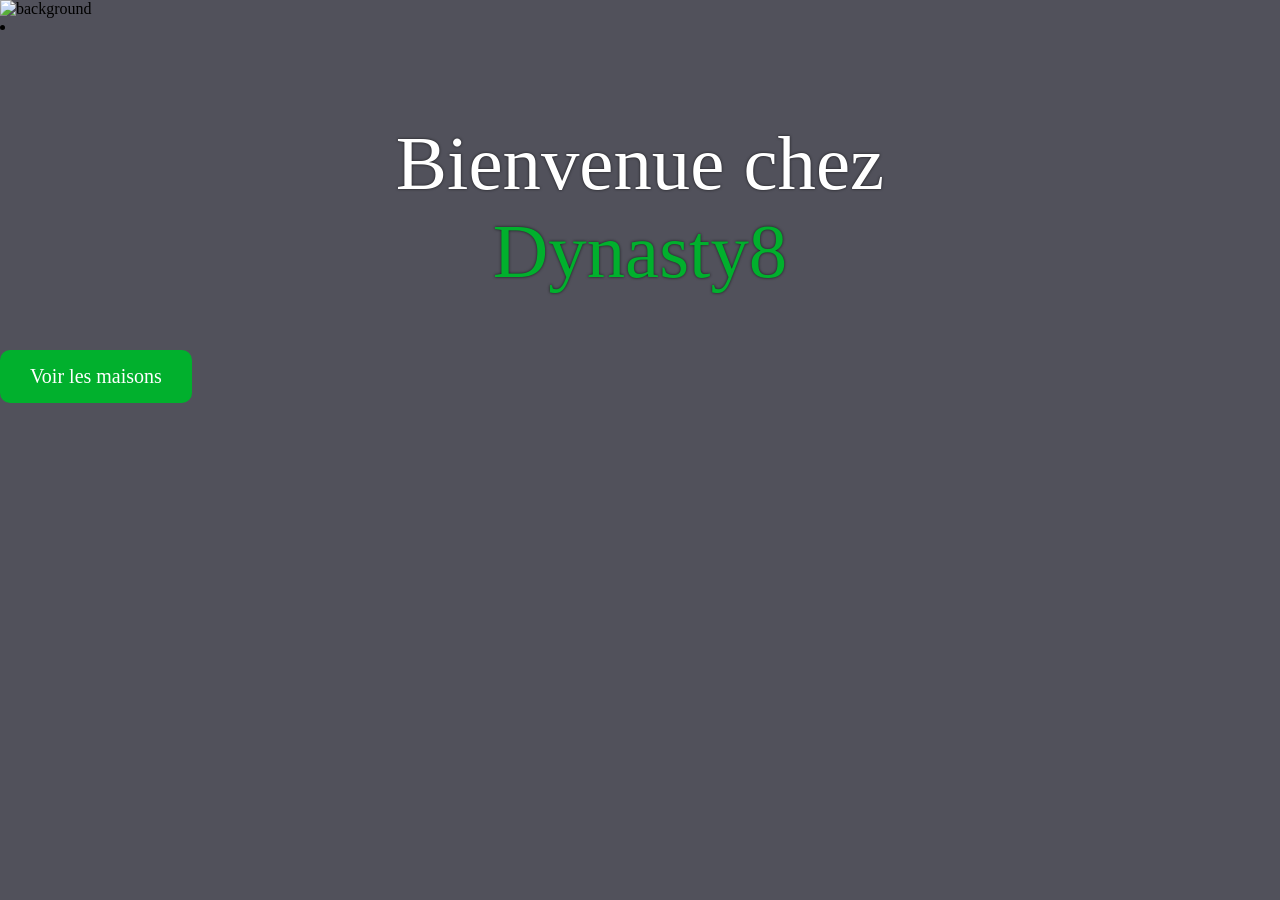
==== index.html @ 9cce3e03 "Add files via upload" ====
<!DOCTYPE html>
<html lang="en">
<head>
<meta charset="UTF-8">
<meta name="viewport" content="width=device-width, initial-scale=1.0">
<title>Page title</title>
<link href="style.css" rel="stylesheet">
</head>

<body>

<div class="header">
    <img src="https://wallpapercave.com/wp/wp8606700.jpg" alt="background">
    <li>
    <p class="title1">Bienvenue chez</p>
    <p class="title2">Dynasty8</p>
    </li>
</div>

<a href="https://sites.google.com/d/1spQLC2bs97qcyQxja0lEO-ckuhpCuABQ/p/1lfdxmjHzCrsQdSA7qyXoPED7TAksQBda/edit" class="btn">Voir les maisons</a>


</body>
</html>
---- style.css ----
body{
    margin: 0;
    background-color: rgb(81, 81, 91);
}

.header{
    position: relative;
    width: 100%;
    height: 350px;
    overflow: hidden;
}

.header img{
    width: 100%;
    height: 100%;
    object-fit: cover;
}

.title1{
    position: absolute;
    top: 25%;
    left: 50%;
    transform: translate(-50%, -50%);
    
    color: white;
    font-size: clamp(24px, 6vw, 80px);
    font-family: bloc;
}

.title2{
    position: absolute;
    top: 50%;
    left: 50%;
    transform: translate(-50%, -50%);
    
    color: rgb(1, 176, 45);
    font-size: clamp(24px, 6vw, 80px);
    font-family: bloc;
}

.title1, .title2{
    text-shadow: 0px 0px 3px rgba(0,0,0,0.7);
}

.btn{
    display: inline-block;
    padding: 15px 30px;
    background-color: rgb(1,176,45);
    color: white;
    text-decoration: none;
    border-radius: 10px;
    font-size: 20px;
}
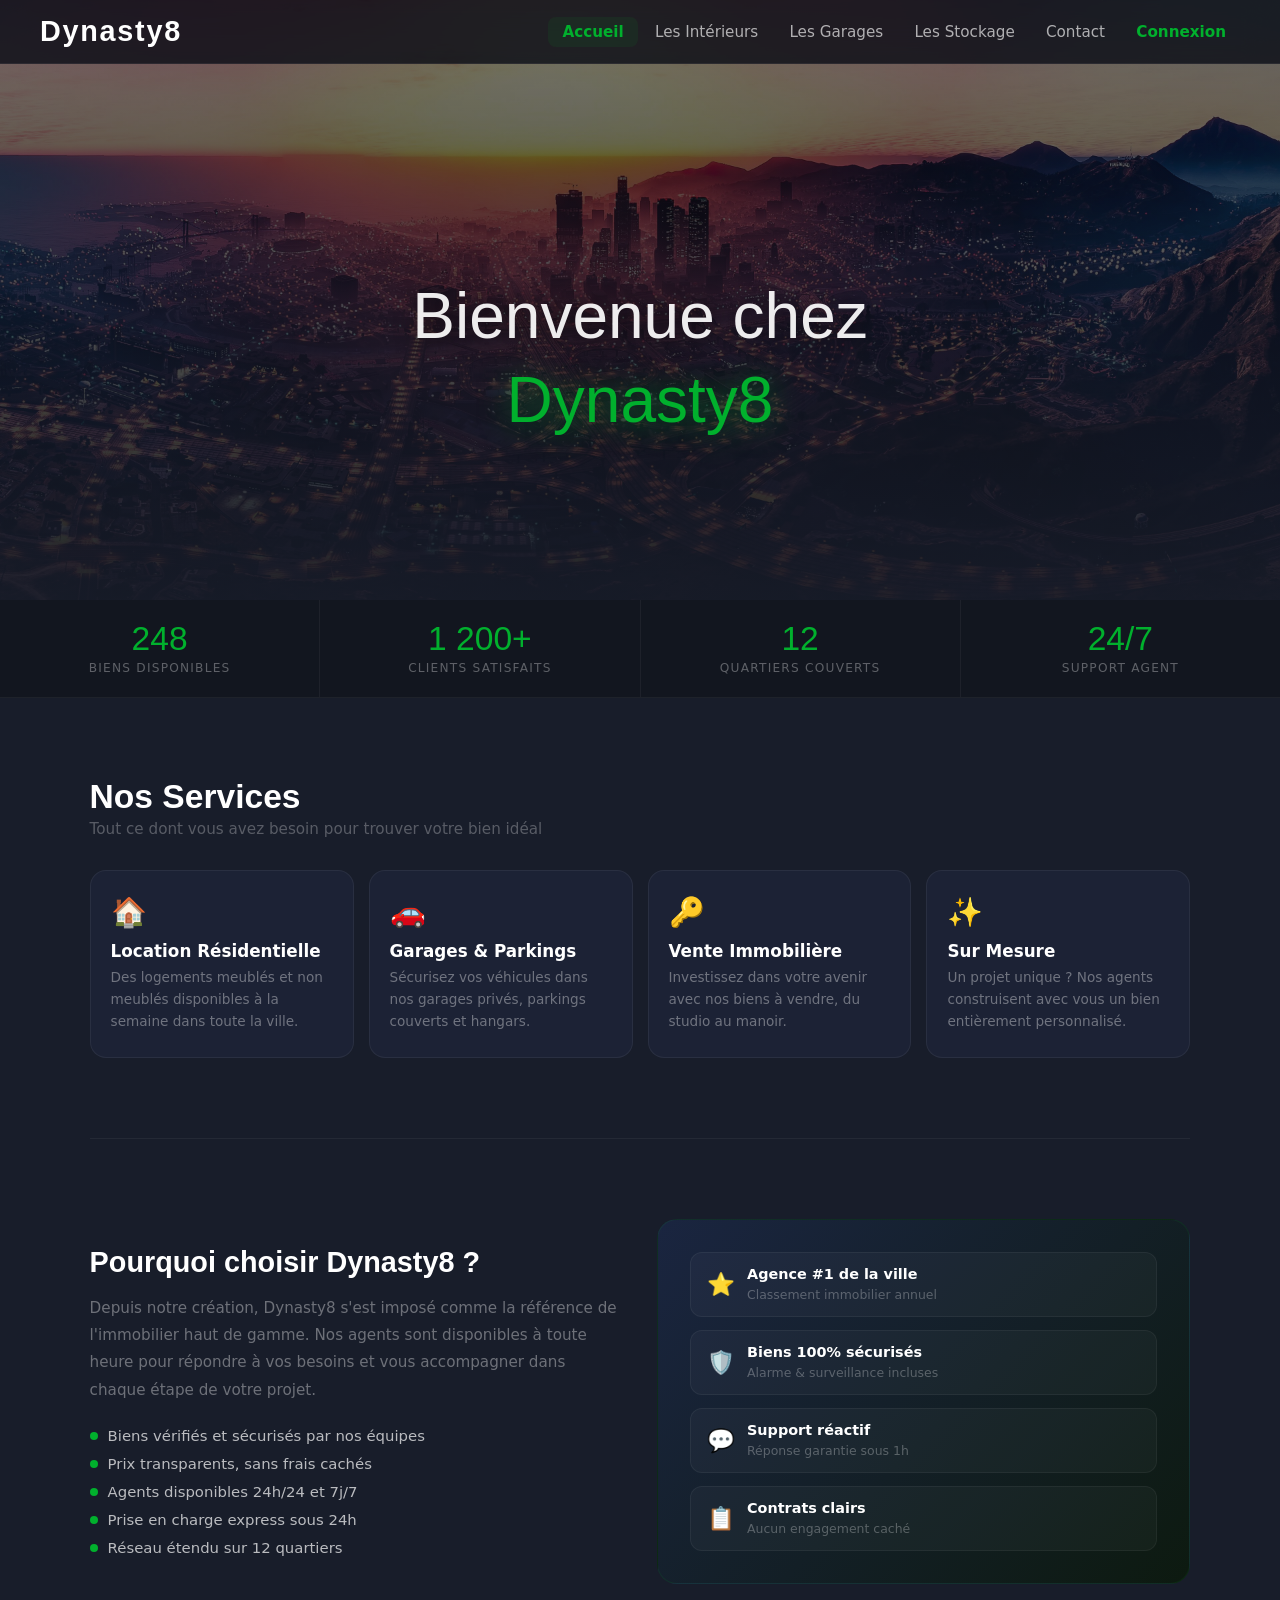
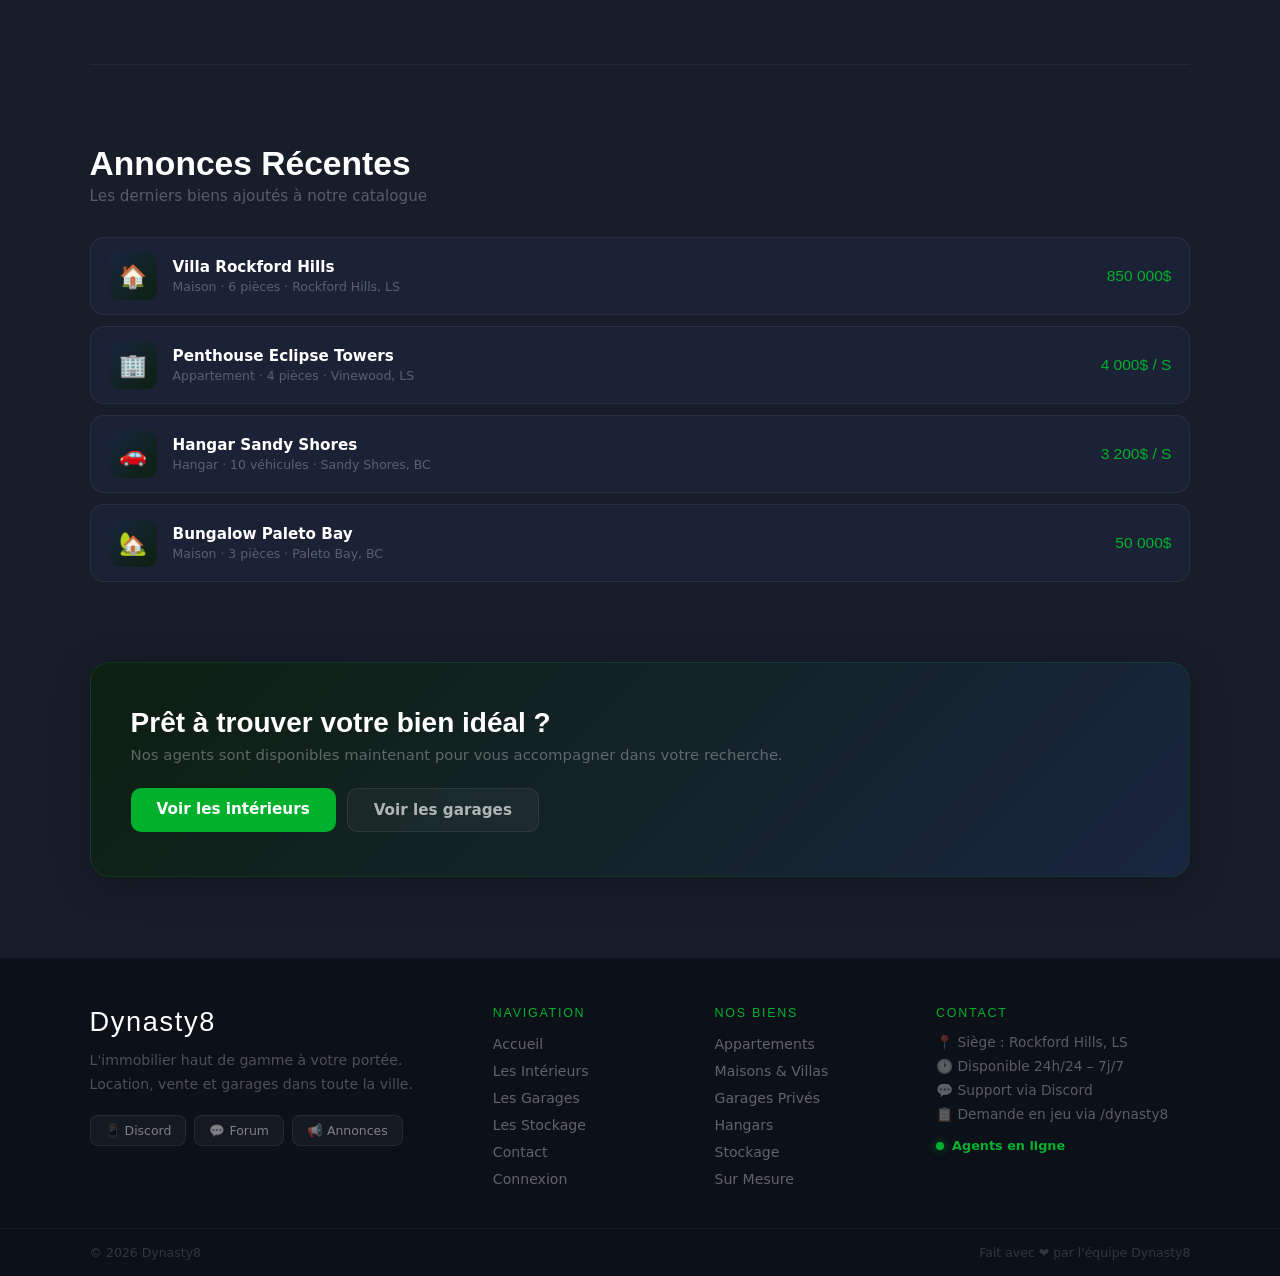
==== commit 70f10d93: "Add files via upload" ====
--- a/index.html
+++ b/index.html
@@ -1,24 +1,247 @@
-<!DOCTYPE html>
-<html lang="en">
-<head>
-<meta charset="UTF-8">
-<meta name="viewport" content="width=device-width, initial-scale=1.0">
-<title>Page title</title>
-<link href="style.css" rel="stylesheet">
-</head>
-
-<body>
-
-<div class="header">
-    <img src="https://wallpapercave.com/wp/wp8606700.jpg" alt="background">
-    <li>
-    <p class="title1">Bienvenue chez</p>
-    <p class="title2">Dynasty8</p>
-    </li>
-</div>
-
-<a href="https://sites.google.com/d/1spQLC2bs97qcyQxja0lEO-ckuhpCuABQ/p/1lfdxmjHzCrsQdSA7qyXoPED7TAksQBda/edit" class="btn">Voir les maisons</a>
-
-
-</body>
+<!DOCTYPE html>
+<html lang="en">
+<head>
+<meta charset="UTF-8">
+<link rel="icon" type="image/png" href="img/dynasty8.png">
+<meta name="viewport" content="width=device-width, initial-scale=1.0">
+<title>Dynasty8</title>
+<link href="style.css" rel="stylesheet">
+</head>
+<body>
+
+    <div class="navbar">
+        <a href="index.html" class="logo">Dynasty8</a>
+        <nav>
+            <a href="index.html"class="nav-active">Accueil</a>
+            <a href="inside.html">Les Intérieurs</a>
+            <a href="garage.html">Les Garages</a>
+            <a href="stockage.html">Les Stockage</a>
+            <a href="contact.html">Contact</a>
+            <a href="login.html" style="color: rgb(1,176,45); font-weight:700;">Connexion</a>
+        </nav>
+    </div>
+
+    <div class="header">
+        <img src="img/wp8606700.jpg" alt="background">
+        <p class="title1">Bienvenue chez</p>
+        <p class="title2">Dynasty8</p>
+    </div>
+
+    <!-- ══ STATS BAR ══ -->
+    <div class="stats-bar">
+        <div class="stat-item">
+            <span class="stat-number">248</span>
+            <span class="stat-label">Biens disponibles</span>
+        </div>
+        <div class="stat-item">
+            <span class="stat-number">1 200+</span>
+            <span class="stat-label">Clients satisfaits</span>
+        </div>
+        <div class="stat-item">
+            <span class="stat-number">12</span>
+            <span class="stat-label">Quartiers couverts</span>
+        </div>
+        <div class="stat-item">
+            <span class="stat-number">24/7</span>
+            <span class="stat-label">Support agent</span>
+        </div>
+    </div>
+
+    <!-- ══ NOS SERVICES ══ -->
+    <div class="home-section">
+        <h2 class="home-section-title">Nos Services</h2>
+        <p class="home-section-sub">Tout ce dont vous avez besoin pour trouver votre bien idéal</p>
+        <div class="services-grid">
+            <div class="service-card">
+                <span class="service-emoji">🏠</span>
+                <p class="service-title">Location Résidentielle</p>
+                <p class="service-desc">Des logements meublés et non meublés disponibles à la semaine dans toute la ville.</p>
+            </div>
+            <div class="service-card">
+                <span class="service-emoji">🚗</span>
+                <p class="service-title">Garages & Parkings</p>
+                <p class="service-desc">Sécurisez vos véhicules dans nos garages privés, parkings couverts et hangars.</p>
+            </div>
+            <div class="service-card">
+                <span class="service-emoji">🔑</span>
+                <p class="service-title">Vente Immobilière</p>
+                <p class="service-desc">Investissez dans votre avenir avec nos biens à vendre, du studio au manoir.</p>
+            </div>
+            <div class="service-card">
+                <span class="service-emoji">✨</span>
+                <p class="service-title">Sur Mesure</p>
+                <p class="service-desc">Un projet unique ? Nos agents construisent avec vous un bien entièrement personnalisé.</p>
+            </div>
+        </div>
+    </div>
+
+    <div class="section-divider"></div>
+
+    <!-- ══ POURQUOI NOUS ══ -->
+    <div class="home-section">
+        <div class="whyus-grid">
+            <div class="whyus-text">
+                <h2>Pourquoi choisir Dynasty8 ?</h2>
+                <p>Depuis notre création, Dynasty8 s'est imposé comme la référence de l'immobilier haut de gamme. Nos agents sont disponibles à toute heure pour répondre à vos besoins et vous accompagner dans chaque étape de votre projet.</p>
+                <div class="whyus-list">
+                    <div class="whyus-item"><span class="whyus-dot"></span>Biens vérifiés et sécurisés par nos équipes</div>
+                    <div class="whyus-item"><span class="whyus-dot"></span>Prix transparents, sans frais cachés</div>
+                    <div class="whyus-item"><span class="whyus-dot"></span>Agents disponibles 24h/24 et 7j/7</div>
+                    <div class="whyus-item"><span class="whyus-dot"></span>Prise en charge express sous 24h</div>
+                    <div class="whyus-item"><span class="whyus-dot"></span>Réseau étendu sur 12 quartiers</div>
+                </div>
+            </div>
+            <div class="whyus-image-block">
+                <div class="whyus-badge">
+                    <span class="whyus-badge-icon">⭐</span>
+                    <div class="whyus-badge-text">
+                        <strong>Agence #1 de la ville</strong>
+                        <span>Classement immobilier annuel</span>
+                    </div>
+                </div>
+                <div class="whyus-badge">
+                    <span class="whyus-badge-icon">🛡️</span>
+                    <div class="whyus-badge-text">
+                        <strong>Biens 100% sécurisés</strong>
+                        <span>Alarme & surveillance incluses</span>
+                    </div>
+                </div>
+                <div class="whyus-badge">
+                    <span class="whyus-badge-icon">💬</span>
+                    <div class="whyus-badge-text">
+                        <strong>Support réactif</strong>
+                        <span>Réponse garantie sous 1h</span>
+                    </div>
+                </div>
+                <div class="whyus-badge">
+                    <span class="whyus-badge-icon">📋</span>
+                    <div class="whyus-badge-text">
+                        <strong>Contrats clairs</strong>
+                        <span>Aucun engagement caché</span>
+                    </div>
+                </div>
+            </div>
+        </div>
+    </div>
+
+    <div class="section-divider"></div>
+
+    <!-- ══ ANNONCES RÉCENTES ══ -->
+    <div class="home-section">
+        <h2 class="home-section-title">Annonces Récentes</h2>
+        <p class="home-section-sub">Les derniers biens ajoutés à notre catalogue</p>
+        <div class="recent-list">
+            <div class="recent-item">
+                <div class="recent-thumb">🏠</div>
+                <div class="recent-info">
+                    <div class="recent-name">Villa Rockford Hills</div>
+                    <div class="recent-meta">Maison · 6 pièces · Rockford Hills, LS</div>
+                </div>
+                <div class="recent-price">850 000$</div>
+            </div>
+            <div class="recent-item">
+                <div class="recent-thumb">🏢</div>
+                <div class="recent-info">
+                    <div class="recent-name">Penthouse Eclipse Towers</div>
+                    <div class="recent-meta">Appartement · 4 pièces · Vinewood, LS</div>
+                </div>
+                <div class="recent-price">4 000$ / S</div>
+            </div>
+            <div class="recent-item">
+                <div class="recent-thumb">🚗</div>
+                <div class="recent-info">
+                    <div class="recent-name">Hangar Sandy Shores</div>
+                    <div class="recent-meta">Hangar · 10 véhicules · Sandy Shores, BC</div>
+                </div>
+                <div class="recent-price">3 200$ / S</div>
+            </div>
+            <div class="recent-item">
+                <div class="recent-thumb">🏡</div>
+                <div class="recent-info">
+                    <div class="recent-name">Bungalow Paleto Bay</div>
+                    <div class="recent-meta">Maison · 3 pièces · Paleto Bay, BC</div>
+                </div>
+                <div class="recent-price">50 000$</div>
+            </div>
+        </div>
+    </div>
+
+    <!-- ══ CTA BANNER ══ -->
+    <div class="cta-banner">
+        <div class="cta-text">
+            <h2>Prêt à trouver votre bien idéal ?</h2>
+            <p>Nos agents sont disponibles maintenant pour vous accompagner dans votre recherche.</p>
+        </div>
+        <div class="cta-actions">
+            <a href="inside.html" class="cta-btn-primary">Voir les intérieurs</a>
+            <a href="garage.html" class="cta-btn-secondary">Voir les garages</a>
+        </div>
+    </div>
+
+    <!-- ══ FOOTER ══ -->
+    <footer class="footer">
+        <div class="footer-top">
+
+            <!-- Logo + description -->
+            <div class="footer-brand">
+                <span class="footer-logo">Dynasty8</span>
+                <p class="footer-tagline">L'immobilier haut de gamme à votre portée. Location, vente et garages dans toute la ville.</p>
+                <div class="footer-socials">
+                    <a href="https://discord.gg/4xg9uyD8fG" class="social-btn" target="_blank">📱 Discord</a>
+                    <a href="#" class="social-btn">💬 Forum</a>
+                    <a href="#" class="social-btn">📢 Annonces</a>
+                </div>
+            </div>
+
+            <!-- Navigation -->
+            <div class="footer-col">
+                <p class="footer-col-title">Navigation</p>
+                <ul class="footer-links">
+                    <li><a href="index.html">Accueil</a></li>
+                    <li><a href="inside.html">Les Intérieurs</a></li>
+                    <li><a href="garage.html">Les Garages</a></li>
+                    <li><a href="stockage.html">Les Stockage</a></li>
+                    <li><a href="contact.html">Contact</a></li>
+                    <li><a href="login.html">Connexion</a></li>
+                </ul>
+            </div>
+
+            <!-- Catégories -->
+            <div class="footer-col">
+                <p class="footer-col-title">Nos Biens</p>
+                <ul class="footer-links">
+                    <li><a href="housseChoice.html">Appartements</a></li>
+                    <li><a href="housseChoice.html">Maisons & Villas</a></li>
+                    <li><a href="garageCar.html">Garages Privés</a></li>
+                    <li><a href="garageCar2.html">Hangars</a></li>
+                    <li><a href="stockage.html">Stockage</a></li>
+                    <li><a href="custom.html">Sur Mesure</a></li>
+                </ul>
+            </div>
+
+            <!-- Contact -->
+            <div class="footer-col">
+                <p class="footer-col-title">Contact</p>
+                <ul class="footer-links no-link">
+                    <li>📍 Siège : Rockford Hills, LS</li>
+                    <li>🕐 Disponible 24h/24 – 7j/7</li>
+                    <li>💬 Support via Discord</li>
+                    <li>📋 Demande en jeu via /dynasty8</li>
+                </ul>
+                <div class="footer-status">
+                    <span class="status-dot"></span>
+                    <span class="status-text">Agents en ligne</span>
+                </div>
+            </div>
+
+        </div>
+
+        <!-- Bottom bar -->
+        <div class="footer-bottom">
+            <span class="footer-copy">© 2026 Dynasty8</span>
+            <span class="footer-copy-right">Fait avec ❤️ par l'équipe Dynasty8</span>
+        </div>
+    </footer>
+
+</body>
 </html>
--- a/style.css
+++ b/style.css
@@ -1,53 +1,592 @@
-body{
-    margin: 0;
-    background-color: rgb(81, 81, 91);
-}
-
-.header{
-    position: relative;
-    width: 100%;
-    height: 350px;
-    overflow: hidden;
-}
-
-.header img{
-    width: 100%;
-    height: 100%;
-    object-fit: cover;
-}
-
-.title1{
-    position: absolute;
-    top: 25%;
-    left: 50%;
-    transform: translate(-50%, -50%);
-    
-    color: white;
-    font-size: clamp(24px, 6vw, 80px);
-    font-family: bloc;
-}
-
-.title2{
-    position: absolute;
-    top: 50%;
-    left: 50%;
-    transform: translate(-50%, -50%);
-    
-    color: rgb(1, 176, 45);
-    font-size: clamp(24px, 6vw, 80px);
-    font-family: bloc;
-}
-
-.title1, .title2{
-    text-shadow: 0px 0px 3px rgba(0,0,0,0.7);
-}
-
-.btn{
-    display: inline-block;
-    padding: 15px 30px;
-    background-color: rgb(1,176,45);
-    color: white;
-    text-decoration: none;
-    border-radius: 10px;
-    font-size: 20px;
+/* ══════════════════════════════════════════
+   DYNASTY8 — Global Stylesheet
+   ══════════════════════════════════════════ */
+
+*, *::before, *::after { box-sizing: border-box; }
+
+body {
+    margin: 0;
+    background-color: #181d2a;
+    font-family: 'Segoe UI', system-ui, sans-serif;
+    color: #d0d6e8;
+}
+
+::-webkit-scrollbar { width: 6px; }
+::-webkit-scrollbar-track { background: #13171f; }
+::-webkit-scrollbar-thumb { background: rgba(1,176,45,0.4); border-radius: 99px; }
+::-webkit-scrollbar-thumb:hover { background: rgb(1,176,45); }
+
+
+/* ══ NAVBAR ══ */
+.navbar {
+    position: fixed;
+    top: 0; left: 0;
+    width: 100%;
+    z-index: 1000;
+    background: rgba(10,13,22,0.8);
+    backdrop-filter: blur(16px);
+    -webkit-backdrop-filter: blur(16px);
+    display: flex;
+    align-items: center;
+    justify-content: space-between;
+    padding: 0 2.5rem;
+    height: 64px;
+    border-bottom: 1px solid rgba(255,255,255,0.06);
+}
+
+.navbar .logo {
+    color: #fff;
+    font-size: 1.8rem;
+    font-weight: 700;
+    font-family: bloc, sans-serif;
+    letter-spacing: 0.06em;
+    text-decoration: none;
+    transition: color 0.2s;
+}
+.navbar .logo:hover { color: rgb(1,176,45); }
+
+.navbar nav { display: flex; align-items: center; gap: 0.2rem; }
+
+.navbar nav a {
+    color: rgba(255,255,255,0.65);
+    text-decoration: none;
+    padding: 6px 14px;
+    border-radius: 8px;
+    font-size: 0.95rem;
+    font-weight: 500;
+    transition: color 0.2s, background 0.2s;
+}
+.navbar nav a:hover { color: #fff; background: rgba(255,255,255,0.07); }
+.navbar nav a.nav-active { color: rgb(1,176,45); font-weight: 700; background: rgba(1,176,45,0.08); }
+
+
+/* ══ HEADER HERO ══ */
+.header {
+    position: relative;
+    width: 100%;
+    height: 600px;
+    overflow: hidden;
+}
+.header img {
+    width: 100%; height: 100%;
+    object-fit: cover;
+    filter: brightness(0.5);
+}
+.header::after {
+    content: '';
+    position: absolute; inset: 0;
+    background: linear-gradient(to bottom, rgba(0,0,0,0.05) 0%, rgba(24,29,42,0.9) 100%);
+    pointer-events: none;
+}
+
+.title1 {
+    position: absolute; top: 42%; left: 50%;
+    transform: translate(-50%, -50%);
+    color: rgba(255,255,255,0.92);
+    font-size: clamp(22px,5vw,68px);
+    font-family: bloc, sans-serif;
+    z-index: 1; white-space: nowrap;
+    text-shadow: 0 2px 20px rgba(0,0,0,0.6);
+}
+.title2 {
+    position: absolute; top: 56%; left: 50%;
+    transform: translate(-50%,-50%);
+    color: rgb(1,176,45);
+    font-size: clamp(22px,5vw,68px);
+    font-family: bloc, sans-serif;
+    z-index: 1; white-space: nowrap;
+    text-shadow: 0 2px 30px rgba(1,176,45,0.5);
+}
+.title3 {
+    position: absolute; top: 50%; left: 50%;
+    transform: translate(-50%,-50%);
+    color: #fff;
+    font-size: clamp(22px,5.5vw,88px);
+    font-family: bloc, sans-serif;
+    z-index: 1; white-space: nowrap;
+    text-shadow: 0 2px 20px rgba(0,0,0,0.6);
+}
+
+
+/* ══ STATS BAR ══ */
+.stats-bar {
+    display: flex;
+    justify-content: center;
+    background: #12161f;
+    border-bottom: 1px solid rgba(255,255,255,0.05);
+    flex-wrap: wrap;
+}
+.stat-item {
+    display: flex; flex-direction: column; align-items: center;
+    padding: 22px 44px;
+    border-right: 1px solid rgba(255,255,255,0.05);
+    flex: 1; min-width: 130px;
+}
+.stat-item:last-child { border-right: none; }
+.stat-number { font-family: bloc, sans-serif; font-size: 2.1rem; color: rgb(1,176,45); line-height: 1; margin-bottom: 5px; }
+.stat-label { font-size: 0.76rem; color: rgba(255,255,255,0.32); text-transform: uppercase; letter-spacing: 0.1em; text-align: center; }
+
+
+/* ══ OFFER GRID ══ */
+.offer-grid {
+    display: grid;
+    grid-template-columns: repeat(auto-fit, minmax(220px, 1fr));
+    gap: 18px;
+    padding: 2.5rem clamp(1rem,7vw,5rem);
+}
+.offer-tile {
+    background: #1c2235;
+    border-radius: 18px;
+    padding: 28px 24px;
+    display: flex; flex-direction: column; gap: 12px;
+    border: 1px solid rgba(255,255,255,0.06);
+    transition: transform 0.28s, box-shadow 0.28s, border-color 0.28s;
+    cursor: pointer;
+}
+.offer-tile:hover {
+    transform: translateY(-7px);
+    box-shadow: 0 16px 40px rgba(0,0,0,0.45);
+    border-color: rgba(1,176,45,0.18);
+}
+.offer-icon { font-size: 2.1rem; }
+.offer-heading { font-size: 1.35rem; font-weight: 700; color: #fff; margin: 0; }
+.offer-description { font-size: 0.93rem; color: #6e7590; margin: 0; line-height: 1.6; }
+.offer-features { display: flex; flex-direction: column; gap: 8px; }
+.offer-feature { display: flex; align-items: center; gap: 9px; font-size: 0.88rem; color: rgba(255,255,255,0.7); }
+.offer-bullet { width: 7px; height: 7px; border-radius: 50%; background: rgb(1,176,45); flex-shrink: 0; }
+.offer-btn {
+    margin-top: auto; padding: 12px;
+    background: rgb(1,176,45); color: #fff;
+    border: none; border-radius: 10px;
+    font-size: 0.95rem; font-weight: 700;
+    cursor: pointer; text-align: center; text-decoration: none; display: block;
+    transition: background 0.2s, transform 0.15s;
+}
+.offer-btn:hover { background: rgb(1,150,38); transform: translateY(-1px); }
+
+
+/* ══ PROPERTY CARDS ══ */
+.cards-grid {
+    display: grid;
+    grid-template-columns: repeat(auto-fit, minmax(min(100%,440px),1fr));
+    gap: 20px;
+    padding: 1.5rem clamp(1rem,7vw,5rem) 3rem;
+}
+.property-card {
+    background: #1c2235;
+    border-radius: 16px; overflow: hidden;
+    border: 1px solid rgba(255,255,255,0.06);
+    transition: transform 0.25s, box-shadow 0.25s, border-color 0.25s;
+    cursor: pointer;
+}
+.property-card:hover {
+    transform: translateY(-6px) scale(1.01);
+    box-shadow: 0 18px 50px rgba(0,0,0,0.5);
+    border-color: rgba(1,176,45,0.2);
+}
+.property-card img { width: 100%; height: 240px; object-fit: cover; display: block; transition: filter 0.3s; }
+.property-card:hover img { filter: brightness(1.08); }
+.card-body { padding: 1.1rem 1.3rem 1.3rem; }
+.card-title { font-size: 1.4rem; font-family: bloc, sans-serif; font-weight: 700; color: #fff; margin: 0 0 0.7rem; }
+.card-info { display: flex; flex-direction: column; gap: 5px; margin-bottom: 0.9rem; }
+.info-row { display: flex; align-items: center; gap: 8px; font-size: 0.92rem; color: #8890a8; }
+.tag {
+    display: inline-block;
+    background: rgba(1,176,45,0.1); color: rgb(1,176,45);
+    font-size: 0.72rem; font-weight: 700; padding: 3px 11px; border-radius: 6px;
+    border: 1px solid rgba(1,176,45,0.2); letter-spacing: 0.04em;
+}
+
+
+/* ══ SECTION TITLE ══ */
+.section-title-bar { padding: 0.5rem clamp(1rem,7vw,5rem) 0; }
+.section-heading {
+    color: #fff; font-family: bloc, sans-serif;
+    font-size: clamp(1.25rem,2.5vw,1.8rem);
+    margin: 0 0 0.2rem; padding-bottom: 0.5rem;
+    border-bottom: 2px solid rgba(1,176,45,0.4);
+    display: inline-block;
+}
+
+
+/* ══ CATEGORY NAV ══ */
+.category-nav {
+    display: flex; gap: 11px; justify-content: center; flex-wrap: wrap;
+    padding: 2rem 1rem 0.8rem;
+}
+.cat-btn {
+    display: flex; align-items: center; gap: 8px;
+    padding: 11px 24px;
+    background: #1c2235; color: rgba(255,255,255,0.6);
+    border: 1px solid rgba(255,255,255,0.08); border-radius: 50px;
+    font-size: 0.93rem; font-weight: 600; cursor: pointer; text-decoration: none;
+    transition: all 0.2s;
+}
+.cat-btn:hover { background: #232b42; color: #fff; border-color: rgba(255,255,255,0.18); transform: translateY(-2px); }
+.cat-btn.active { background: rgb(1,176,45); color: #fff; border-color: rgb(1,176,45); box-shadow: 0 4px 16px rgba(1,176,45,0.3); }
+.cat-icon { font-size: 1.05rem; }
+.section-anchor { display: block; height: 80px; margin-top: -80px; visibility: hidden; pointer-events: none; }
+
+
+/* ══ FORM ══ */
+.garage-form-section { padding: 2.5rem clamp(1rem,7vw,5rem) 0; }
+.garage-form-card { background: #1c2235; border-radius: 18px; border: 1px solid rgba(255,255,255,0.07); overflow: hidden; }
+.form-header { background: linear-gradient(135deg,#1a2540,#1e2d20); border-bottom: 1px solid rgba(255,255,255,0.07); padding: 20px 28px; display: flex; align-items: center; gap: 13px; flex-wrap: wrap; }
+.form-icon { font-size: 1.8rem; }
+.form-title { font-family: bloc, sans-serif; font-size: 1.4rem; color: #fff; margin: 0; }
+.form-subtitle { color: rgba(255,255,255,0.38); font-size: 0.88rem; margin: 0; width: 100%; margin-top: -5px; }
+.garage-form { padding: 24px 28px 28px; display: flex; flex-direction: column; }
+.form-row { display: grid; grid-template-columns: 1fr 1fr; gap: 16px; margin-bottom: 16px; }
+@media (max-width: 600px) { .form-row { grid-template-columns: 1fr; } }
+.form-group { display: flex; flex-direction: column; gap: 6px; }
+.form-label { color: rgba(255,255,255,0.45); font-size: 0.75rem; font-weight: 700; letter-spacing: 0.08em; text-transform: uppercase; }
+.form-input { background: rgba(255,255,255,0.04); border: 1px solid rgba(255,255,255,0.08); border-radius: 10px; padding: 10px 14px; color: #fff; font-size: 0.95rem; outline: none; transition: border-color 0.2s, background 0.2s; font-family: inherit; }
+.form-input:focus { border-color: rgb(1,176,45); background: rgba(1,176,45,0.04); }
+.form-input::placeholder { color: rgba(255,255,255,0.18); }
+.form-input option { background: #1c2235; color: #fff; }
+.form-textarea { min-height: 90px; resize: vertical; margin-bottom: 16px; }
+.form-submit-btn { align-self: flex-start; padding: 11px 26px; background: rgb(1,176,45); color: #fff; border: none; border-radius: 10px; font-size: 0.95rem; font-weight: 700; cursor: pointer; transition: background 0.2s, transform 0.15s; font-family: inherit; }
+.form-submit-btn:hover { background: rgb(1,145,37); transform: translateY(-1px); }
+
+
+/* ══ HOME SECTIONS ══ */
+.home-section { padding: 5rem clamp(1rem,7vw,7rem); }
+.home-section-title { font-family: bloc, sans-serif; font-size: clamp(1.4rem,2.8vw,2.1rem); color: #fff; margin: 0 0 0.3rem; }
+.home-section-sub { color: rgba(255,255,255,0.28); font-size: 0.95rem; margin: 0 0 2rem; }
+
+.services-grid { display: grid; grid-template-columns: repeat(auto-fit, minmax(200px,1fr)); gap: 15px; }
+.service-card { background: #1c2235; border: 1px solid rgba(255,255,255,0.06); border-radius: 16px; padding: 24px 20px; transition: transform 0.2s, box-shadow 0.2s, border-color 0.2s; cursor: default; }
+.service-card:hover { transform: translateY(-5px); box-shadow: 0 10px 28px rgba(0,0,0,0.38); border-color: rgba(1,176,45,0.14); }
+.service-emoji { font-size: 1.8rem; margin-bottom: 12px; display: block; }
+.service-title { font-size: 1.05rem; font-weight: 700; color: #fff; margin: 0 0 6px; }
+.service-desc { font-size: 0.85rem; color: rgba(255,255,255,0.37); line-height: 1.6; margin: 0; }
+
+.whyus-grid { display: grid; grid-template-columns: 1fr 1fr; gap: 34px; align-items: center; }
+@media (max-width: 700px) { .whyus-grid { grid-template-columns: 1fr; } }
+.whyus-text h2 { font-family: bloc, sans-serif; font-size: clamp(1.3rem,2.5vw,1.8rem); color: #fff; margin: 0 0 1rem; }
+.whyus-text p { color: rgba(255,255,255,0.37); line-height: 1.8; font-size: 0.95rem; margin: 0 0 1.4rem; }
+.whyus-list { display: flex; flex-direction: column; gap: 10px; }
+.whyus-item { display: flex; align-items: center; gap: 10px; color: rgba(255,255,255,0.7); font-size: 0.93rem; }
+.whyus-dot { width: 8px; height: 8px; border-radius: 50%; background: rgb(1,176,45); flex-shrink: 0; }
+.whyus-image-block { background: linear-gradient(135deg,#1a2540,#0d1a10); border-radius: 20px; border: 1px solid rgba(1,176,45,0.1); padding: 32px; display: flex; flex-direction: column; gap: 13px; }
+.whyus-badge { display: flex; align-items: center; gap: 12px; background: rgba(255,255,255,0.03); border-radius: 12px; padding: 13px 16px; border: 1px solid rgba(255,255,255,0.05); transition: background 0.2s, border-color 0.2s; }
+.whyus-badge:hover { background: rgba(1,176,45,0.05); border-color: rgba(1,176,45,0.12); }
+.whyus-badge-icon { font-size: 1.4rem; }
+.whyus-badge-text strong { display: block; color: #fff; font-size: 0.9rem; margin-bottom: 2px; }
+.whyus-badge-text span { color: rgba(255,255,255,0.28); font-size: 0.78rem; }
+
+.recent-list { display: flex; flex-direction: column; gap: 11px; }
+.recent-item { display: flex; align-items: center; gap: 16px; background: #1c2235; border: 1px solid rgba(255,255,255,0.06); border-radius: 14px; padding: 14px 18px; transition: background 0.2s, border-color 0.2s, transform 0.2s; cursor: pointer; }
+.recent-item:hover { background: #1f2840; border-color: rgba(1,176,45,0.15); transform: translateX(4px); }
+.recent-thumb { width: 48px; height: 48px; border-radius: 10px; background: linear-gradient(135deg,#1a2540,#0d2010); display: flex; align-items: center; justify-content: center; font-size: 1.4rem; flex-shrink: 0; }
+.recent-info { flex: 1; }
+.recent-name { color: #fff; font-weight: 700; font-size: 0.95rem; margin-bottom: 3px; }
+.recent-meta { color: rgba(255,255,255,0.28); font-size: 0.78rem; }
+.recent-price { color: rgb(1,176,45); font-family: bloc, sans-serif; font-size: 0.97rem; white-space: nowrap; }
+
+.cta-banner { margin: 0 clamp(1rem,7vw,7rem) 5rem; background: linear-gradient(135deg,#0d2010,#1a2540); border: 1px solid rgba(1,176,45,0.16); border-radius: 20px; padding: 44px 40px; display: flex; align-items: center; justify-content: space-between; gap: 24px; flex-wrap: wrap; box-shadow: 0 8px 40px rgba(0,0,0,0.28); }
+.cta-text h2 { font-family: bloc, sans-serif; font-size: clamp(1.2rem,2.8vw,1.75rem); color: #fff; margin: 0 0 7px; }
+.cta-text p { color: rgba(255,255,255,0.32); font-size: 0.93rem; margin: 0; }
+.cta-actions { display: flex; gap: 11px; flex-wrap: wrap; }
+.cta-btn-primary { padding: 12px 26px; background: rgb(1,176,45); color: #fff; border-radius: 10px; font-size: 0.95rem; font-weight: 700; text-decoration: none; transition: background 0.2s, transform 0.15s; }
+.cta-btn-primary:hover { background: rgb(1,145,37); transform: translateY(-1px); }
+.cta-btn-secondary { padding: 12px 26px; background: rgba(255,255,255,0.04); color: rgba(255,255,255,0.65); border-radius: 10px; font-size: 0.95rem; font-weight: 600; text-decoration: none; border: 1px solid rgba(255,255,255,0.08); transition: background 0.2s, transform 0.15s; }
+.cta-btn-secondary:hover { background: rgba(255,255,255,0.08); transform: translateY(-1px); }
+
+.section-divider { height: 1px; background: rgba(255,255,255,0.05); margin: 0 clamp(1rem,7vw,7rem); }
+
+
+/* ══ FOOTER ══ */
+.footer { background: #0c1018; border-top: 1px solid rgba(255,255,255,0.05); }
+.footer-top { display: grid; grid-template-columns: 2fr 1fr 1fr 1.4fr; gap: 40px; padding: 48px clamp(1rem,7vw,7rem) 40px; }
+@media (max-width: 900px) { .footer-top { grid-template-columns: 1fr 1fr; } }
+@media (max-width: 540px) { .footer-top { grid-template-columns: 1fr; } }
+.footer-logo { font-family: bloc, sans-serif; font-size: 1.7rem; color: #fff; letter-spacing: 0.06em; display: block; margin-bottom: 11px; }
+.footer-tagline { color: rgba(255,255,255,0.27); font-size: 0.88rem; line-height: 1.7; margin: 0 0 18px; }
+.footer-socials { display: flex; gap: 8px; flex-wrap: wrap; }
+.social-btn { padding: 7px 14px; background: rgba(255,255,255,0.04); border: 1px solid rgba(255,255,255,0.07); border-radius: 8px; color: rgba(255,255,255,0.45); font-size: 0.78rem; text-decoration: none; transition: background 0.2s, color 0.2s, border-color 0.2s; }
+.social-btn:hover { background: rgba(1,176,45,0.1); color: rgb(1,176,45); border-color: rgba(1,176,45,0.22); }
+.footer-col-title { font-family: bloc, sans-serif; font-size: 0.78rem; color: rgb(1,176,45); text-transform: uppercase; letter-spacing: 0.14em; margin: 0 0 14px; }
+.footer-links { list-style: none; padding: 0; margin: 0; display: flex; flex-direction: column; gap: 8px; }
+.footer-links li a { color: rgba(255,255,255,0.35); text-decoration: none; font-size: 0.88rem; transition: color 0.2s; }
+.footer-links li a:hover { color: #fff; }
+.footer-links.no-link li { color: rgba(255,255,255,0.32); font-size: 0.86rem; }
+.footer-status { display: flex; align-items: center; gap: 8px; margin-top: 16px; }
+.status-dot { width: 8px; height: 8px; border-radius: 50%; background: rgb(1,176,45); box-shadow: 0 0 8px rgba(1,176,45,0.6); animation: pulse 2s infinite; }
+@keyframes pulse { 0%,100% { opacity:1; box-shadow:0 0 8px rgba(1,176,45,0.6); } 50% { opacity:0.45; box-shadow:0 0 3px rgba(1,176,45,0.25); } }
+.status-text { color: rgb(1,176,45); font-size: 0.8rem; font-weight: 600; }
+.footer-bottom { border-top: 1px solid rgba(255,255,255,0.05); padding: 16px clamp(1rem,7vw,7rem); display: flex; justify-content: space-between; align-items: center; flex-wrap: wrap; gap: 7px; }
+.footer-copy, .footer-copy-right { color: rgba(255,255,255,0.16); font-size: 0.78rem; }
+
+
+/* ══ CONTACT PAGE ══ */
+.team-grid {
+    display: grid;
+    grid-template-columns: repeat(auto-fill, minmax(195px,1fr));
+    gap: 20px;
+}
+.team-card {
+    background: #1c2235;
+    border: 1px solid rgba(255,255,255,0.07);
+    border-radius: 18px; overflow: hidden; text-align: center;
+    transition: transform 0.25s, box-shadow 0.25s, border-color 0.25s;
+    cursor: default;
+}
+.team-card:hover { transform: translateY(-7px); box-shadow: 0 18px 42px rgba(0,0,0,0.42); border-color: rgba(1,176,45,0.22); }
+.team-card img { width: 100%; height: 200px; object-fit: cover; display: block; transition: filter 0.3s; }
+.team-card:hover img { filter: brightness(1.06); }
+.team-card-body { padding: 15px 16px 18px; }
+.team-name { font-family: bloc, sans-serif; font-size: 1.05rem; color: #fff; margin: 0 0 6px; }
+.team-role { display: inline-block; background: rgba(1,176,45,0.1); color: rgb(1,176,45); font-size: 0.7rem; font-weight: 700; letter-spacing: 0.08em; text-transform: uppercase; padding: 3px 10px; border-radius: 5px; border: 1px solid rgba(1,176,45,0.2); margin-bottom: 9px; }
+.team-desc { font-size: 0.82rem; color: rgba(255,255,255,0.37); line-height: 1.55; margin: 0; }
+
+.contact-grid { display: grid; grid-template-columns: 1fr 1fr; gap: 18px; }
+@media (max-width: 650px) { .contact-grid { grid-template-columns: 1fr; } }
+.contact-info-card { background: #1c2235; border: 1px solid rgba(255,255,255,0.07); border-radius: 16px; padding: 24px 22px; display: flex; align-items: flex-start; gap: 15px; transition: border-color 0.2s; }
+.contact-info-card:hover { border-color: rgba(1,176,45,0.2); }
+.contact-info-icon { font-size: 1.7rem; flex-shrink: 0; margin-top: 2px; }
+.contact-info-title { color: #fff; font-weight: 700; font-size: 0.97rem; margin-bottom: 4px; }
+.contact-info-detail { color: rgba(255,255,255,0.37); font-size: 0.88rem; line-height: 1.6; }
+.contact-info-detail a { color: rgb(1,176,45); text-decoration: none; }
+.contact-info-detail a:hover { text-decoration: underline; }
+
+/* login */
+
+.login-wrapper {
+    min-height: 100vh;
+    display: flex;
+    align-items: center;
+    justify-content: center;
+    position: relative;
+    overflow: hidden;
+}
+
+.login-bg {
+    position: absolute;
+    inset: 0;
+    width: 100%;
+    height: 100%;
+    object-fit: cover;
+    z-index: 0;
+    filter: brightness(0.35);
+}
+
+.login-overlay {
+    position: absolute;
+    inset: 0;
+    background: linear-gradient(135deg, rgba(0,0,0,0.6) 0%, rgba(1,50,20,0.3) 100%);
+    z-index: 1;
+}
+
+.login-card {
+    position: relative;
+    z-index: 2;
+    background: rgba(20, 25, 38, 0.92);
+    backdrop-filter: blur(18px);
+    -webkit-backdrop-filter: blur(18px);
+    border: 1px solid rgba(255,255,255,0.1);
+    border-radius: 24px;
+    padding: 52px 48px;
+    width: 100%;
+    max-width: 440px;
+    box-shadow: 0 32px 80px rgba(0,0,0,0.6);
+    box-sizing: border-box;
+    animation: fadeInUp 0.5s ease both;
+}
+
+.login-logo {
+    font-family: bloc, sans-serif;
+    font-size: 2.4rem;
+    color: #fff;
+    text-align: center;
+    margin-bottom: 4px;
+    letter-spacing: 0.05em;
+}
+
+.login-logo span {
+    color: rgb(1, 176, 45);
+}
+
+.login-tagline {
+    text-align: center;
+    color: rgba(255,255,255,0.45);
+    font-size: 0.95rem;
+    margin-bottom: 36px;
+    letter-spacing: 0.02em;
+}
+
+.login-field {
+    margin-bottom: 20px;
+}
+
+.login-label {
+    display: block;
+    color: rgba(255,255,255,0.6);
+    font-size: 0.85rem;
+    font-weight: 600;
+    letter-spacing: 0.08em;
+    text-transform: uppercase;
+    margin-bottom: 8px;
+}
+
+.login-input {
+    width: 100%;
+    background: rgba(255,255,255,0.06);
+    border: 1px solid rgba(255,255,255,0.12);
+    border-radius: 12px;
+    padding: 14px 18px;
+    color: #fff;
+    font-size: 1rem;
+    outline: none;
+    box-sizing: border-box;
+    transition: border-color 0.2s, background 0.2s;
+}
+
+.login-input:focus {
+    border-color: rgb(1, 176, 45);
+    background: rgba(1, 176, 45, 0.06);
+}
+
+.login-input.input-error {
+    border-color: rgb(220, 60, 60);
+    background: rgba(220, 60, 60, 0.06);
+    animation: shake 0.35s ease;
+}
+
+.login-input::placeholder {
+    color: rgba(255,255,255,0.25);
+}
+
+.login-options {
+    display: flex;
+    align-items: center;
+    justify-content: space-between;
+    margin-bottom: 28px;
+    margin-top: 4px;
+}
+
+.login-remember {
+    display: flex;
+    align-items: center;
+    gap: 8px;
+    color: rgba(255,255,255,0.5);
+    font-size: 0.88rem;
+    cursor: pointer;
+}
+
+.login-remember input[type="checkbox"] {
+    accent-color: rgb(1, 176, 45);
+    width: 15px;
+    height: 15px;
+    cursor: pointer;
+}
+
+.login-forgot {
+    color: rgb(1, 176, 45);
+    font-size: 0.88rem;
+    text-decoration: none;
+    transition: opacity 0.2s;
+}
+
+.login-forgot:hover {
+    opacity: 0.75;
+}
+
+.login-btn {
+    width: 100%;
+    padding: 15px;
+    background: rgb(1, 176, 45);
+    color: #fff;
+    border: none;
+    border-radius: 12px;
+    font-size: 1.05rem;
+    font-weight: 700;
+    cursor: pointer;
+    letter-spacing: 0.04em;
+    transition: background 0.2s, transform 0.15s;
+    font-family: bloc, sans-serif;
+}
+
+.login-btn:hover {
+    background: rgb(1, 150, 38);
+    transform: translateY(-1px);
+}
+
+.login-btn:active {
+    transform: translateY(0);
+}
+
+.login-error {
+    display: none;
+    text-align: center;
+    padding: 12px 16px;
+    background: rgba(220, 60, 60, 0.12);
+    border: 1px solid rgba(220, 60, 60, 0.3);
+    border-radius: 10px;
+    color: rgb(255, 100, 100);
+    font-size: 0.9rem;
+    font-weight: 500;
+    margin-top: 14px;
+}
+
+.login-success {
+    display: none;
+    text-align: center;
+    padding: 18px;
+    background: rgba(1, 176, 45, 0.12);
+    border: 1px solid rgba(1, 176, 45, 0.3);
+    border-radius: 12px;
+    color: rgb(1, 176, 45);
+    font-size: 1rem;
+    font-weight: 600;
+    margin-top: 16px;
+}
+
+.login-divider {
+    display: flex;
+    align-items: center;
+    gap: 14px;
+    margin: 26px 0;
+}
+
+.login-divider::before,
+.login-divider::after {
+    content: '';
+    flex: 1;
+    height: 1px;
+    background: rgba(255,255,255,0.1);
+}
+
+.login-divider span {
+    color: rgba(255,255,255,0.3);
+    font-size: 0.8rem;
+    letter-spacing: 0.05em;
+}
+
+.login-register {
+    text-align: center;
+    color: rgba(255,255,255,0.45);
+    font-size: 0.9rem;
+}
+
+.login-register a {
+    color: rgb(1, 176, 45);
+    text-decoration: none;
+    font-weight: 600;
+    transition: opacity 0.2s;
+}
+
+.login-register a:hover {
+    opacity: 0.75;
+}
+
+@keyframes fadeInUp {
+    from { opacity: 0; transform: translateY(30px); }
+    to   { opacity: 1; transform: translateY(0); }
+}
+
+@keyframes shake {
+    0%, 100% { transform: translateX(0); }
+    25%       { transform: translateX(-6px); }
+    75%       { transform: translateX(6px); }
 }
